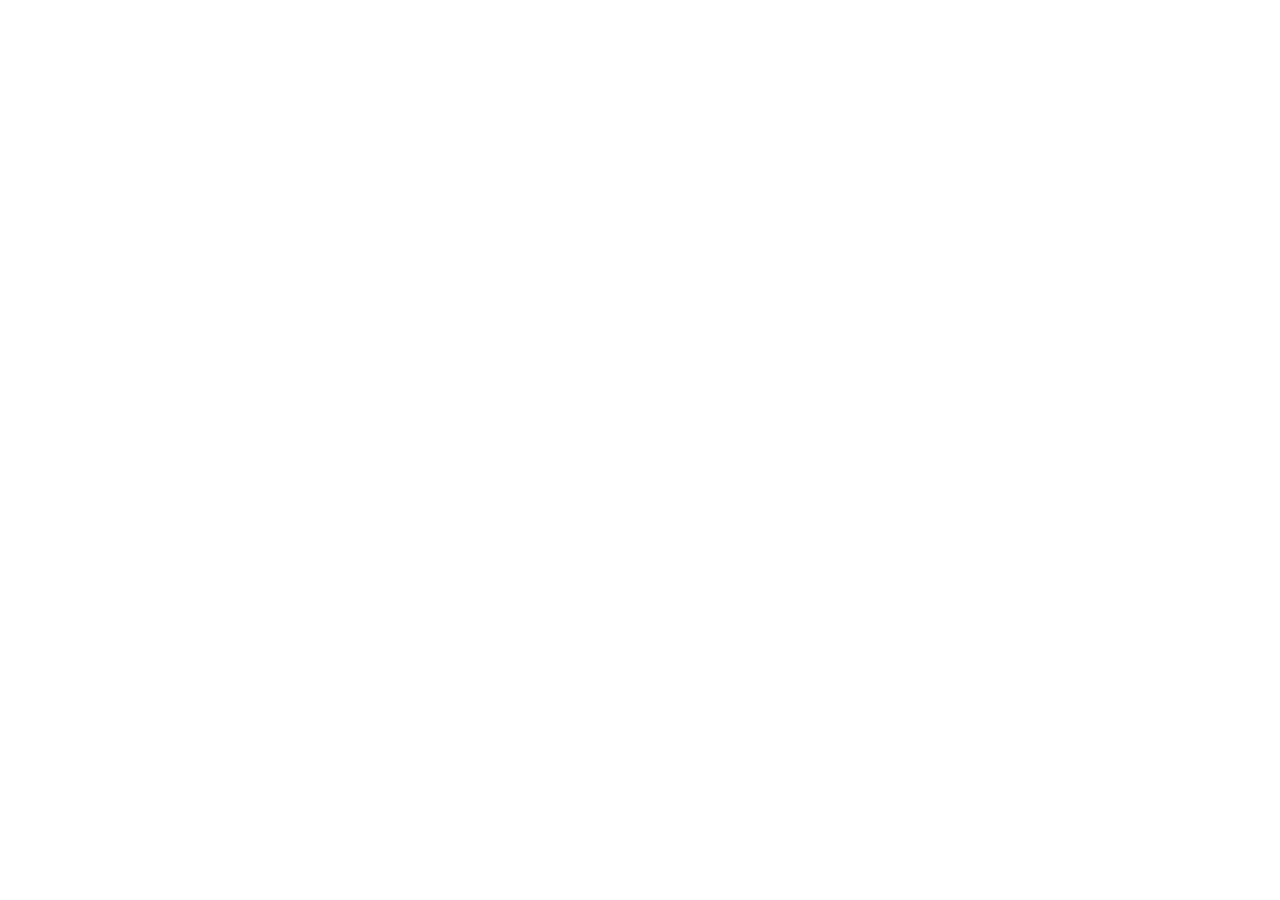
==== index.html @ 4eac7e9d "first commit" ====
<!DOCTYPE html>
<html lang="en">
<head>
    <meta charset="UTF-8">
    <meta name="viewport" content="width=device-width, initial-scale=1.0">
    <title>Document</title>
</head>
<body>
    <img src="L_appli_de_tes_rêves.svg" alt="" srcset="">
</body>
</html>
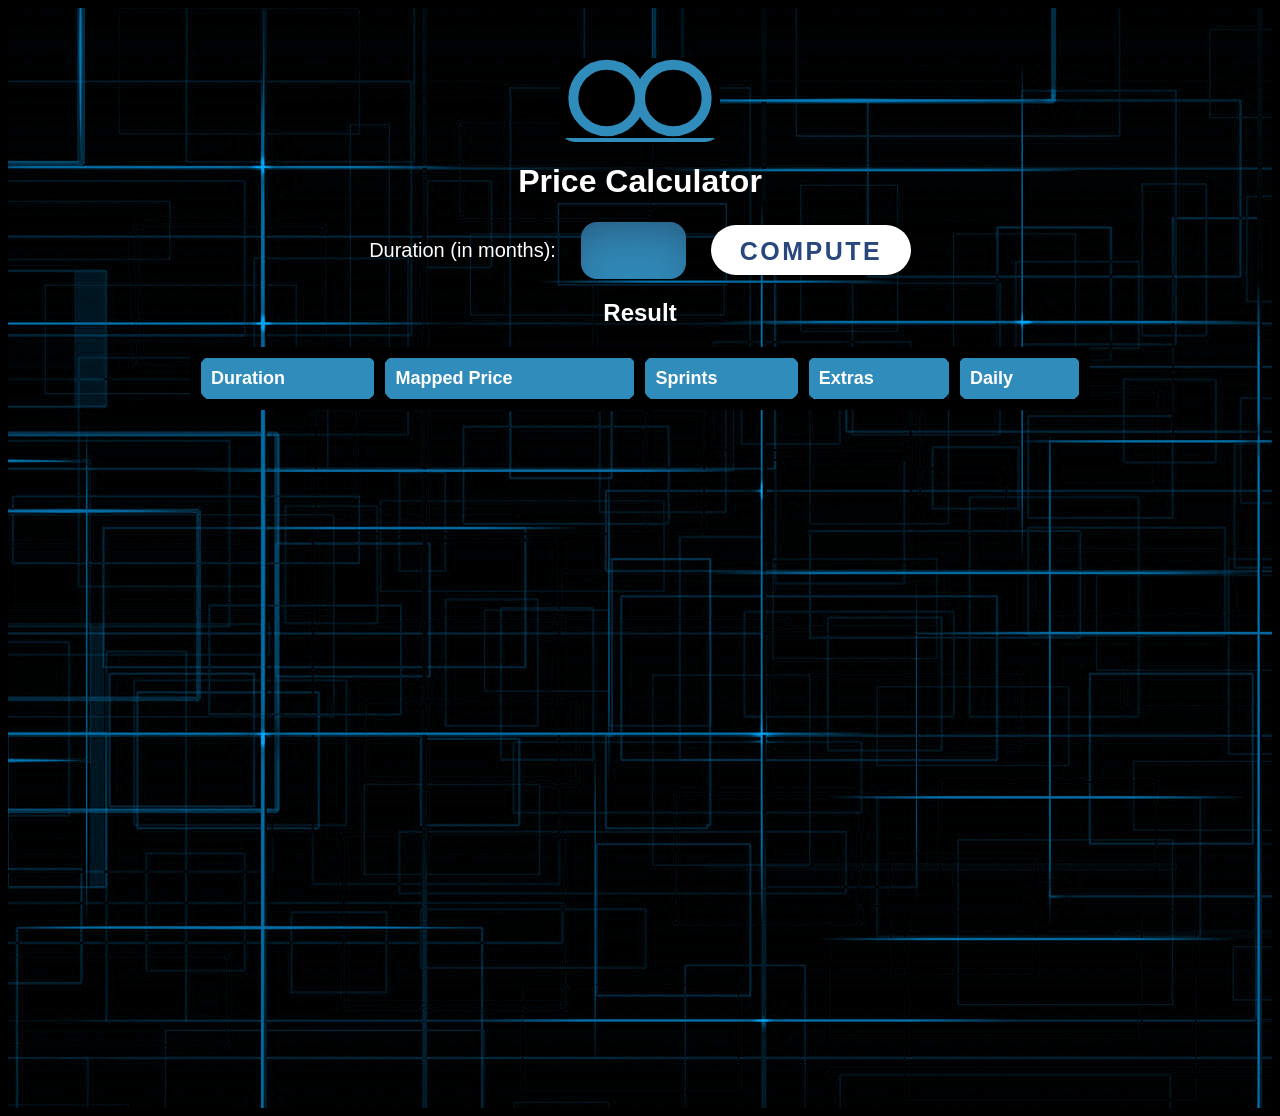
==== commit 65729e54: "Price Calculator" ====
--- a/index.html
+++ b/index.html
@@ -4,8 +4,34 @@
     <meta charset="UTF-8">
     <meta name="viewport" content="width=device-width, initial-scale=1.0">
     <title>Document</title>
+    <link rel="stylesheet" href="style.css">
 </head>
 <body>
-    <img src="L_appli_de_tes_rêves.svg" alt="" srcset="">
+    <div id="loader">
+        <svg height="80" width="160" viewBox="-20 -20 240 240">
+          <path class="ring left" d="M100,0 a100,100 0 0 1 0,200 a100,100 0 0 1 0,-200,0" fill="none" />
+          <path class="ring right" d="M100,0 a100,100 0 0 1 0,200 a100,100 0 0 1 0,-200,0" />
+        </svg>
+      </div>
+    <h1>Price Calculator</h1>
+
+    <form id="priceForm">
+        <label for="duration">Duration (in months):</label>
+        <input type="number" id="duration" required>
+        <button type="submit">Compute</button>
+    </form>
+
+    <h2>Result</h2>
+    <table id="resultTable">
+        <tr id="header">
+            <th>Duration</th>
+            <th>Mapped Price</th>
+            <th>Sprints</th>
+            <th>Extras</th>
+            <th>Daily</th>
+        </tr>
+    </table>
+<script src="script.js"></script>
 </body>
-</html>+</html>
+
--- a/style.css
+++ b/style.css
@@ -0,0 +1,154 @@
+* {
+    background-color:#000;
+    color:#fff
+  }
+  body {
+    background-image:url(blueback.jpg);
+    padding:50px;
+    height:1000px;
+    display:flex;
+    align-items:center;
+    flex-direction:column
+  }
+  h2 {
+    background:0 0
+  }
+  label {
+    font-size:20px;
+    text-align:right
+  }
+  .title {
+    font-family:Verdana;
+    font-size:15px
+  }
+  table {
+    border-collapse:collapse;
+    border:0;
+    font-family:Verdana;
+    color:#5c5558;
+    font-size:12px;
+    text-align:left;
+    background:0 0
+  }
+  * {
+    font-family:sans-serif;
+    color:#fff
+  }
+  tr {
+    border:none;
+    background:0 0;
+    border-radius:10px;
+    width:1000px
+  }
+  th {
+    background-color:#308cba
+  }
+  label {
+    background:0 0
+  }
+  .header {
+    display:flex;
+    justify-content:center;
+    background:0 0
+  }
+
+  #header {
+    margin:12px
+  }
+  button {
+    width:200px;
+    height:50px;
+    font-family:Roboto,sans-serif;
+    font-size:25px;
+    text-transform:uppercase;
+    letter-spacing:2.5px;
+    font-weight:700;
+    color:#28477c;
+    background-color:#fff;
+    border:none;
+    border-radius:45px;
+    box-shadow:0 8px 15px rgba(0,0,0,.1);
+    transition:all .3s ease 0s;
+    cursor:pointer;
+    outline:0;
+    padding:12px
+  }
+  button:hover {
+    background-color:#27e5cc;
+    box-shadow:0 15px 20px #041c24;
+    color:#fff;
+    transform:translateY(-7px)
+  }
+  .body {
+    display:flex;
+    flex-direction:column;
+    align-items:center
+  }
+  input {
+    width:70px;
+    height:37px;
+    border-radius:16px;
+    background-color:#308cba;
+    box-shadow:rgba(50,50,93,.25) 0 30px 60px -12px inset,rgba(0,0,0,.3) 0 18px 36px -18px inset;
+    border:none;
+    padding:10px;
+    padding-left:25px;
+    font-size:16px
+  }
+  table {
+    width:900px
+  }
+  th, td {
+    background-color:#308cba;
+    font-size:18px;
+    margin:10px;
+    padding:10px;
+    border-radius:10px;
+    border:11px solid #000;
+    border-radius:50px
+  }
+  td{
+    font-size: 12px;
+  }
+  #priceForm {
+    display:flex;
+    align-items:center;
+    gap:25px;
+    background:0 0
+  }
+  
+#loader{
+    background-color: #308cba;
+    border-radius: 15px;
+}
+h1{
+    background: none;
+}
+.ring {
+    fill: none;
+    stroke-dasharray: 720 180;
+    stroke-linecap: round;
+    stroke: #308cba;
+    stroke-width: 30px;
+    animation: progress 9s linear normal infinite;
+  }
+  .left {
+    transform: translate(100px, 0) rotate(90deg);
+  }
+  .right {
+    transform: translate(100px, 200px) rotate(-90deg);
+    animation-delay: 4.5s;
+    animation-direction: reverse;
+  }
+  
+  @keyframes progress {
+    0%,
+    10% {
+      stroke-dashoffset: 100;
+    }
+    90%,
+    100% {
+      stroke-dashoffset: -900;
+    }
+  }
+  
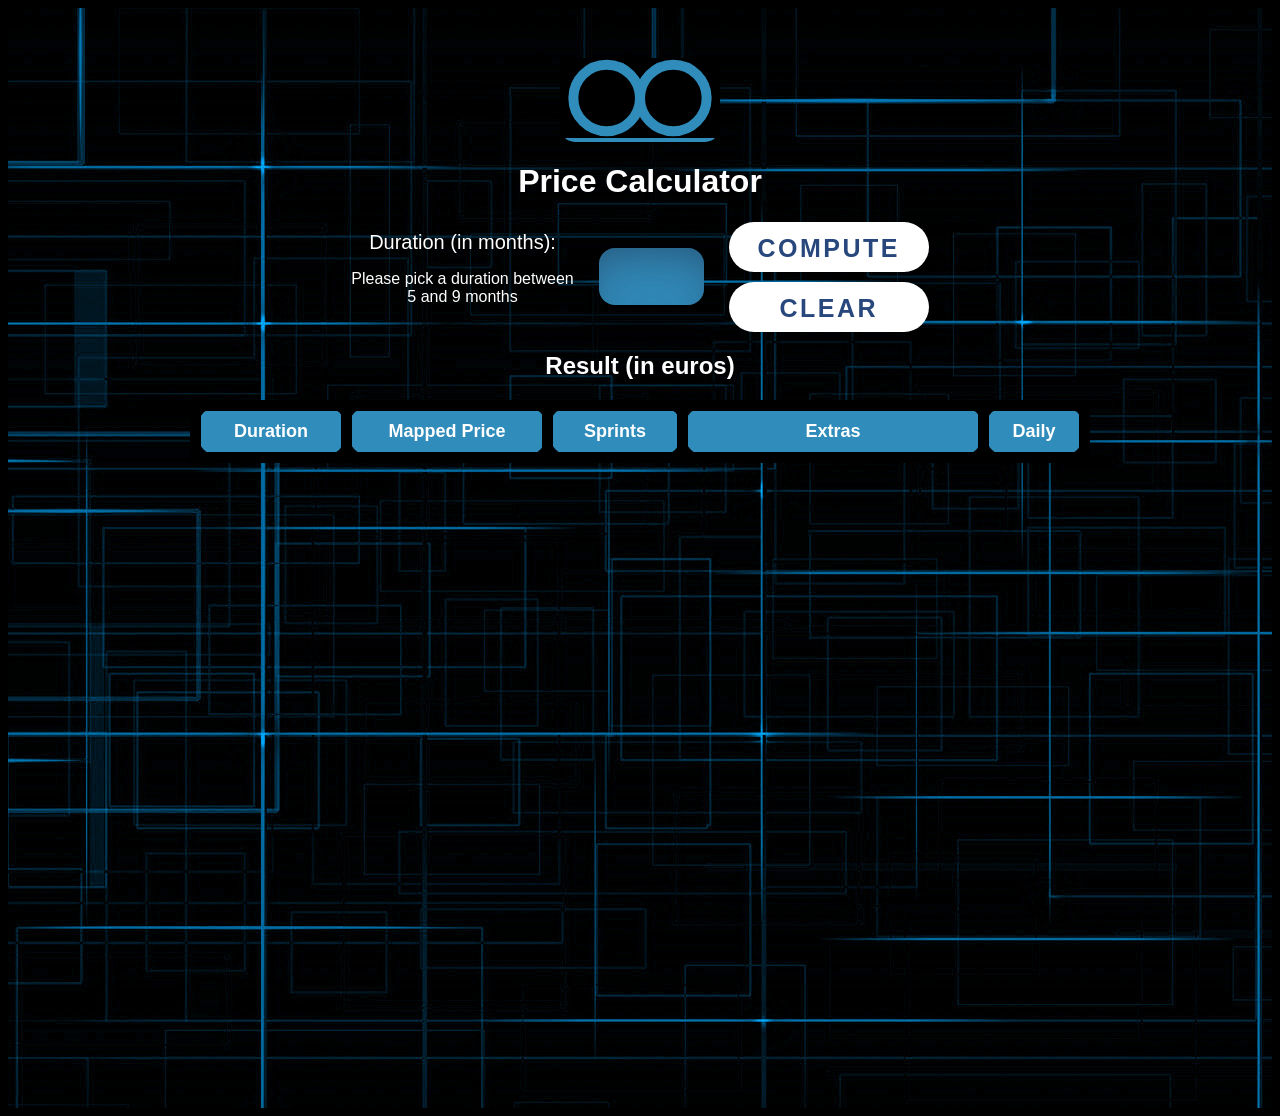
==== commit a9fc22c8: "Improved" ====
--- a/index.html
+++ b/index.html
@@ -16,19 +16,25 @@
     <h1>Price Calculator</h1>
 
     <form id="priceForm">
-        <label for="duration">Duration (in months):</label>
+<div class="explanation">
+    <label for="duration">Duration (in months):</label>
+    <p>Please pick a duration between <br> 5 and 9 months</p>
+</div>
         <input type="number" id="duration" required>
-        <button type="submit">Compute</button>
+        <div class="sub">
+            <button type="submit">Compute</button>
+            <button id='clear' type="clear">Clear</button>
+        </div>
     </form>
 
-    <h2>Result</h2>
+    <h2>Result (in euros)</h2>
     <table id="resultTable">
         <tr id="header">
-            <th>Duration</th>
-            <th>Mapped Price</th>
-            <th>Sprints</th>
-            <th>Extras</th>
-            <th>Daily</th>
+            <th style="width: 120px;" >Duration</th>
+            <th style="width: 170px;" >Mapped Price</th>
+            <th style="width: 270pxpx;" >Sprints</th>
+            <th style="width: 270px;" >Extras</th>
+            <th style="width: 70px;" >Daily</th>
         </tr>
     </table>
 <script src="script.js"></script>
--- a/style.css
+++ b/style.css
@@ -21,14 +21,20 @@
     font-family:Verdana;
     font-size:15px
   }
+  .explanation, .explanation > p{
+    background: none;
+    text-align: center;
+  }
   table {
     border-collapse:collapse;
-    border:0;
+    border:none;
+    border-radius: 10px;
     font-family:Verdana;
     color:#5c5558;
     font-size:12px;
     text-align:left;
-    background:0 0
+    background: none;
+
   }
   * {
     font-family:sans-serif;
@@ -103,9 +109,9 @@
     font-size:18px;
     margin:10px;
     padding:10px;
-    border-radius:10px;
     border:11px solid #000;
-    border-radius:50px
+    border-radius:50px;
+    text-align: center;
   }
   td{
     font-size: 12px;
@@ -140,6 +146,13 @@
     animation-delay: 4.5s;
     animation-direction: reverse;
   }
+  .sub{
+    display: flex;
+    flex-direction: column;
+    gap: 10px;
+    background: none;
+  }
+
   
   @keyframes progress {
     0%,
@@ -151,4 +164,15 @@
       stroke-dashoffset: -900;
     }
   }
-  +  @media screen and (max-width: 930px) {
+    table {
+      width: 70%;
+    }
+  }
+
+  @media screen and (max-width: 720px) {
+    table, button, p, h1, td, th, label {
+      font-size: 90%;
+      /* padding: 1%; */
+    }
+  }
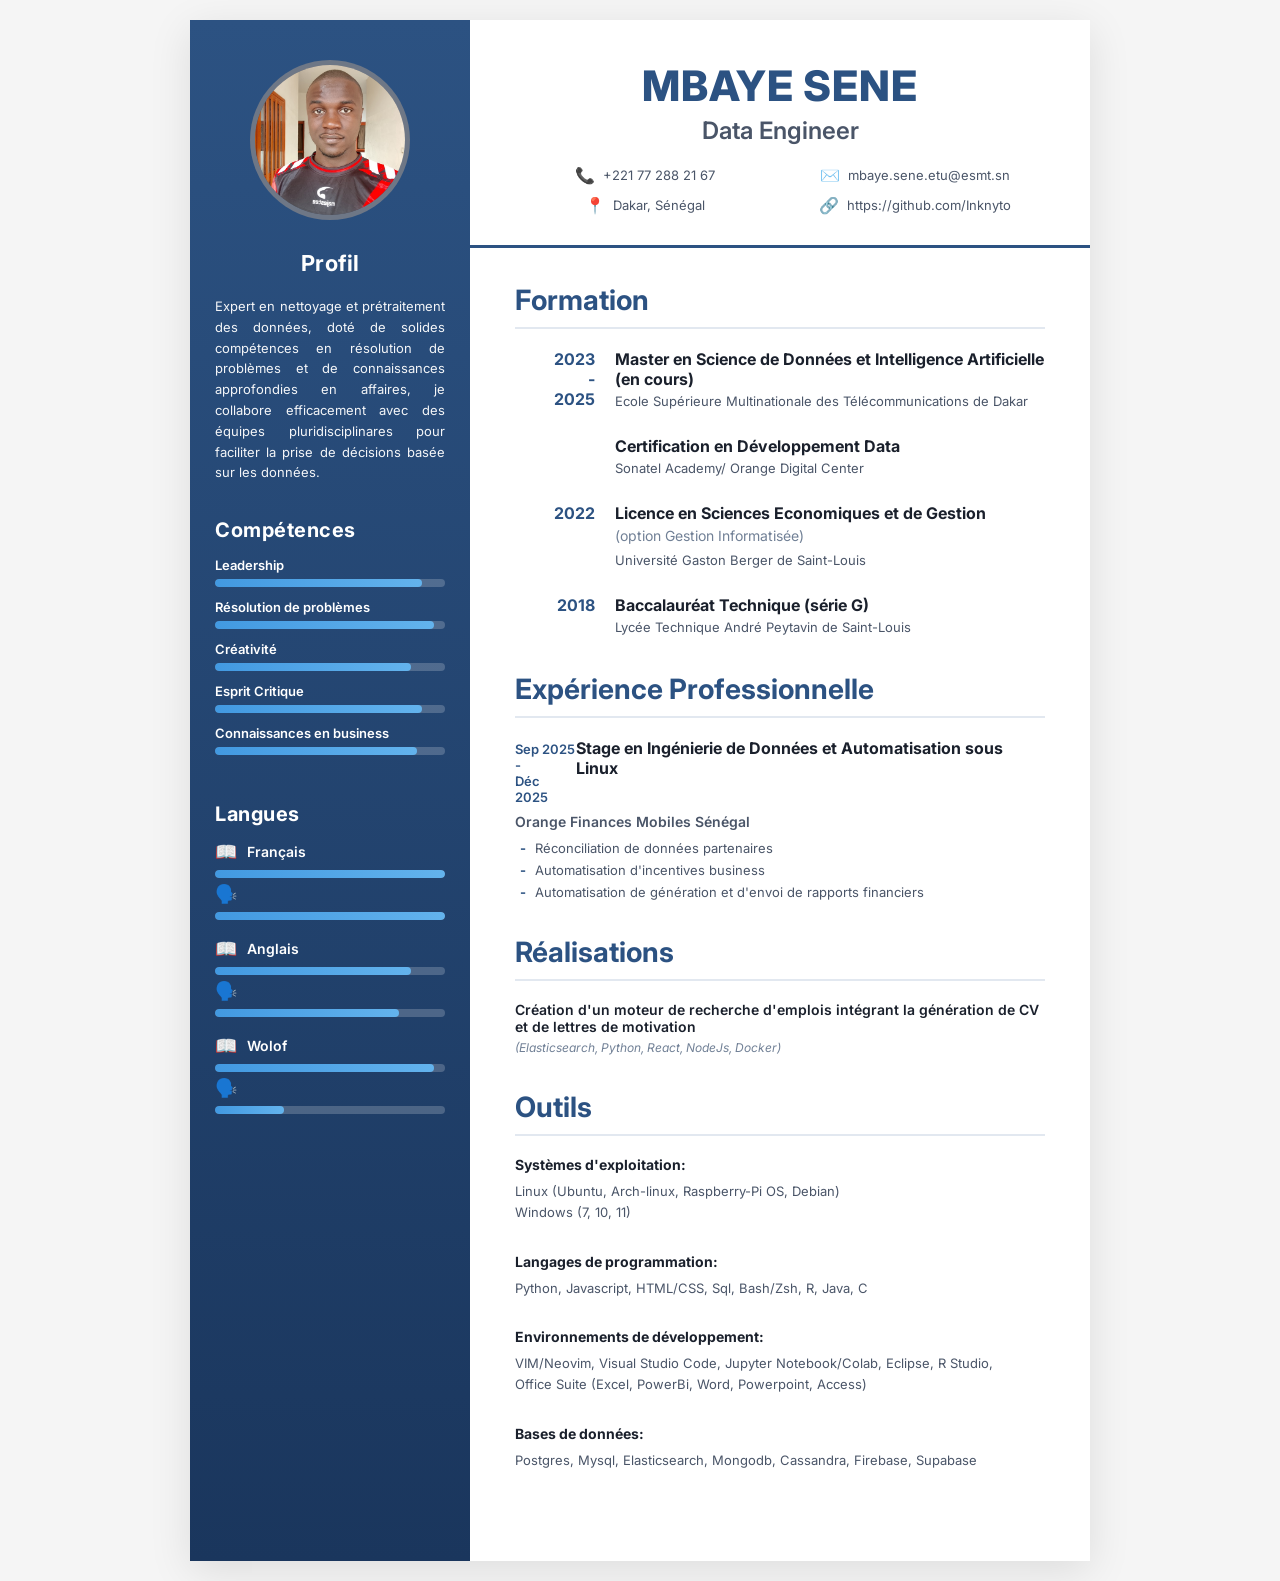
==== commit b78b7e15: "cleaned repo of heavy picture" ====
--- a/index.html
+++ b/index.html
@@ -1,43 +1,220 @@
+<!-- ~/Documents/git/Inknyto.github.io/index.html 19 Feb at 07:38:11 PM -->
+<!-- ~/Documents/mes_cv/Curriculum Vitae Data Engineer.html 07 Feb at 11:28:55 PM -->
 <!DOCTYPE html>
-<html lang="en">
+<html lang="fr">
 <head>
     <meta charset="UTF-8">
     <meta name="viewport" content="width=device-width, initial-scale=1.0">
-    <title>Document</title>
+    <title>CV - Mbaye Sene - Data Engineer</title>
+    <link href="https://fonts.googleapis.com/css2?family=Inter:wght@400;600;700;800&display=swap" rel="stylesheet">
     <link rel="stylesheet" href="style.css">
 </head>
 <body>
-    <div id="loader">
-        <svg height="80" width="160" viewBox="-20 -20 240 240">
-          <path class="ring left" d="M100,0 a100,100 0 0 1 0,200 a100,100 0 0 1 0,-200,0" fill="none" />
-          <path class="ring right" d="M100,0 a100,100 0 0 1 0,200 a100,100 0 0 1 0,-200,0" />
-        </svg>
-      </div>
-    <h1>Price Calculator</h1>
-
-    <form id="priceForm">
-<div class="explanation">
-    <label for="duration">Duration (in months):</label>
-    <p>Please pick a duration between <br> 5 and 9 months</p>
-</div>
-        <input type="number" id="duration" required>
-        <div class="sub">
-            <button type="submit">Compute</button>
-            <button id='clear' type="clear">Clear</button>
+    <div class="resume-container">
+        <!-- Header -->
+        <div class="header">
+            <h1>MBAYE SENE</h1>
+            <div class="title">Data Engineer</div>
+            <div class="contact-info">
+                <div class="contact-item">
+                    <span class="contact-icon">📞</span>
+                    <span>+221 77 288 21 67</span>
+                </div>
+                <div class="contact-item">
+                    <span class="contact-icon">✉️</span>
+                    <span>mbaye.sene.etu@esmt.sn</span>
+                </div>
+                <div class="contact-item">
+                    <span class="contact-icon">📍</span>
+                    <span>Dakar, Sénégal</span>
+                </div>
+                <div class="contact-item">
+                    <span class="contact-icon">🔗</span>
+                    <span>https://github.com/Inknyto</span>
+                </div>
+            </div>
         </div>
-    </form>
-
-    <h2>Result (in euros)</h2>
-    <table id="resultTable">
-        <tr id="header">
-            <th style="width: 120px;" >Duration</th>
-            <th style="width: 170px;" >Mapped Price</th>
-            <th style="width: 270pxpx;" >Sprints</th>
-            <th style="width: 270px;" >Extras</th>
-            <th style="width: 70px;" >Daily</th>
-        </tr>
-    </table>
-<script src="script.js"></script>
+
+        <!-- Left Sidebar -->
+        <div class="sidebar">
+            <div class="profile-image">
+                <!-- Profile image placeholder - replace with actual image -->
+                <!-- <img src="data:image/svg+xml,%3Csvg xmlns='http://www.w3.org/2000/svg' width='160' height='160'%3E%3Crect fill='%234a5568' width='160' height='160'/%3E%3Ctext x='50%25' y='50%25' text-anchor='middle' dy='.3em' fill='white' font-size='48' font-family='Arial'%3EMS%3C/text%3E%3C/svg%3E" alt="Mbaye Sene">-->
+                <img src="./resume_photo.jpg" alt="Mbaye Sene">
+            </div>
+
+            <h2>Profil</h2>
+            <p class="profile-text">
+                Expert en nettoyage et prétraitement des données, doté de solides compétences en résolution de problèmes et de connaissances approfondies en affaires, je collabore efficacement avec des équipes pluridisciplinares pour faciliter la prise de décisions basée sur les données.
+            </p>
+
+            <div class="section">
+                <h3>Compétences</h3>
+                <div class="skill-item">
+                    <span class="skill-label">Leadership</span>
+                    <div class="skill-bar">
+                        <div class="skill-fill" style="width: 90%;"></div>
+                    </div>
+                </div>
+                <div class="skill-item">
+                    <span class="skill-label">Résolution de problèmes</span>
+                    <div class="skill-bar">
+                        <div class="skill-fill" style="width: 95%;"></div>
+                    </div>
+                </div>
+                <div class="skill-item">
+                    <span class="skill-label">Créativité</span>
+                    <div class="skill-bar">
+                        <div class="skill-fill" style="width: 85%;"></div>
+                    </div>
+                </div>
+                <div class="skill-item">
+                    <span class="skill-label">Esprit Critique</span>
+                    <div class="skill-bar">
+                        <div class="skill-fill" style="width: 90%;"></div>
+                    </div>
+                </div>
+                <div class="skill-item">
+                    <span class="skill-label">Connaissances en business</span>
+                    <div class="skill-bar">
+                        <div class="skill-fill" style="width: 88%;"></div>
+                    </div>
+                </div>
+            </div>
+
+            <div class="section">
+                <h3>Langues</h3>
+                <div class="language-item">
+                    <div class="language-header">
+                        <span class="language-icon">📖</span>
+                        <span class="language-name">Français</span>
+                    </div>
+                    <div class="skill-bar">
+                        <div class="skill-fill" style="width: 100%;"></div>
+                    </div>
+                    <div class="language-header" style="margin-top: 5px;">
+                        <span class="language-icon">🗣️</span>
+                    </div>
+                    <div class="skill-bar">
+                        <div class="skill-fill" style="width: 100%;"></div>
+                    </div>
+                </div>
+
+                <div class="language-item">
+                    <div class="language-header">
+                        <span class="language-icon">📖</span>
+                        <span class="language-name">Anglais</span>
+                    </div>
+                    <div class="skill-bar">
+                        <div class="skill-fill" style="width: 85%;"></div>
+                    </div>
+                    <div class="language-header" style="margin-top: 5px;">
+                        <span class="language-icon">🗣️</span>
+                    </div>
+                    <div class="skill-bar">
+                        <div class="skill-fill" style="width: 80%;"></div>
+                    </div>
+                </div>
+
+                <div class="language-item">
+                    <div class="language-header">
+                        <span class="language-icon">📖</span>
+                        <span class="language-name">Wolof</span>
+                    </div>
+                    <div class="skill-bar">
+                        <div class="skill-fill" style="width: 95%;"></div>
+                    </div>
+                    <div class="language-header" style="margin-top: 5px;">
+                        <span class="language-icon">🗣️</span>
+                    </div>
+                    <div class="skill-bar">
+                        <div class="skill-fill" style="width: 30%;"></div>
+                    </div>
+                </div>
+            </div>
+        </div>
+
+        <!-- Main Content -->
+        <div class="main-content">
+            <div class="main-section">
+                <h2>Formation</h2>
+                <div class="timeline-item">
+                    <div class="timeline-year">2023<br>-<br>2025</div>
+                    <div class="timeline-content">
+                        <h3>Master en Science de Données et Intelligence Artificielle (en cours)</h3>
+                        <div class="institution">Ecole Supérieure Multinationale des Télécommunications de Dakar</div>
+                    </div>
+                </div>
+                <div class="timeline-item">
+                    <div class="timeline-year"></div>
+                    <div class="timeline-content">
+                        <h3>Certification en Développement Data</h3>
+                        <div class="institution">Sonatel Academy/ Orange Digital Center</div>
+                    </div>
+                </div>
+                <div class="timeline-item">
+                    <div class="timeline-year">2022</div>
+                    <div class="timeline-content">
+                        <h3>Licence en Sciences Economiques et de Gestion</h3>
+                        <div class="subtitle">(option Gestion Informatisée)</div>
+                        <div class="institution">Université Gaston Berger de Saint-Louis</div>
+                    </div>
+                </div>
+                <div class="timeline-item">
+                    <div class="timeline-year">2018</div>
+                    <div class="timeline-content">
+                        <h3>Baccalauréat Technique (série G)</h3>
+                        <div class="institution">Lycée Technique André Peytavin de Saint-Louis</div>
+                    </div>
+                </div>
+            </div>
+
+            <div class="main-section">
+                <h2>Expérience Professionnelle</h2>
+                <div class="experience-item">
+                    <div class="experience-header">
+                        <div class="experience-date">Sep 2025<br>-<br>Déc 2025</div>
+                        <div class="experience-title">Stage en Ingénierie de Données et Automatisation sous Linux</div>
+                    </div>
+                    <div class="experience-company">Orange Finances Mobiles Sénégal</div>
+                    <ul>
+                        <li>Réconciliation de données partenaires</li>
+                        <li>Automatisation d'incentives business</li>
+                        <li>Automatisation de génération et d'envoi de rapports financiers</li>
+                    </ul>
+                </div>
+            </div>
+
+            <div class="main-section">
+                <h2>Réalisations</h2>
+                <div class="project-item">
+                    <div class="project-title">Création d'un moteur de recherche d'emplois intégrant la génération de CV et de lettres de motivation</div>
+                    <div class="project-tech">(Elasticsearch, Python, React, NodeJs, Docker)</div>
+                </div>
+            </div>
+
+            <div class="main-section">
+                <h2>Outils</h2>
+                <div class="tools-grid">
+                    <div class="tools-category">
+                        <h4>Systèmes d'exploitation:</h4>
+                        <div class="tools-list">Linux (Ubuntu, Arch-linux, Raspberry-Pi OS, Debian)<br>Windows (7, 10, 11)</div>
+                    </div>
+                    <div class="tools-category">
+                        <h4>Langages de programmation:</h4>
+                        <div class="tools-list">Python, Javascript, HTML/CSS, Sql, Bash/Zsh, R, Java, C</div>
+                    </div>
+                    <div class="tools-category">
+                        <h4>Environnements de développement:</h4>
+                        <div class="tools-list">VIM/Neovim, Visual Studio Code, Jupyter Notebook/Colab, Eclipse, R Studio,<br>Office Suite (Excel, PowerBi, Word, Powerpoint, Access)</div>
+                    </div>
+                    <div class="tools-category">
+                        <h4>Bases de données:</h4>
+                        <div class="tools-list">Postgres, Mysql, Elasticsearch, Mongodb, Cassandra, Firebase, Supabase</div>
+                    </div>
+                </div>
+            </div>
+        </div>
+    </div>
 </body>
 </html>
-
--- a/style.css
+++ b/style.css
@@ -1,178 +1,387 @@
 * {
-    background-color:#000;
-    color:#fff
-  }
-  body {
-    background-image:url(blueback.jpg);
-    padding:50px;
-    height:1000px;
-    display:flex;
-    align-items:center;
-    flex-direction:column
-  }
-  h2 {
-    background:0 0
-  }
-  label {
-    font-size:20px;
-    text-align:right
-  }
-  .title {
-    font-family:Verdana;
-    font-size:15px
-  }
-  .explanation, .explanation > p{
-    background: none;
+    margin: 0;
+    padding: 0;
+    box-sizing: border-box;
+}
+
+body {
+    font-family: 'Inter', sans-serif;
+    background: #f5f5f5;
+    display: flex;
+    justify-content: center;
+    align-items: center;
+    min-height: 100vh;
+    padding: 20px;
+}
+
+.resume-container {
+    width: 100%;
+    max-width: 900px;
+    background: white;
+    box-shadow: 0 10px 40px rgba(0, 0, 0, 0.1);
+    display: grid;
+    grid-template-columns: 280px 1fr;
+    grid-template-areas: 
+        "sidebar header"
+        "sidebar main";
+    min-height: 1200px;
+}
+
+/* Header - Moved to top level for better control */
+.header {
+    grid-area: header;
     text-align: center;
-  }
-  table {
-    border-collapse:collapse;
-    border:none;
-    border-radius: 10px;
-    font-family:Verdana;
-    color:#5c5558;
-    font-size:12px;
-    text-align:left;
-    background: none;
-
-  }
-  * {
-    font-family:sans-serif;
-    color:#fff
-  }
-  tr {
-    border:none;
-    background:0 0;
-    border-radius:10px;
-    width:1000px
-  }
-  th {
-    background-color:#308cba
-  }
-  label {
-    background:0 0
-  }
-  .header {
-    display:flex;
-    justify-content:center;
-    background:0 0
-  }
-
-  #header {
-    margin:12px
-  }
-  button {
-    width:200px;
-    height:50px;
-    font-family:Roboto,sans-serif;
-    font-size:25px;
-    text-transform:uppercase;
-    letter-spacing:2.5px;
-    font-weight:700;
-    color:#28477c;
-    background-color:#fff;
-    border:none;
-    border-radius:45px;
-    box-shadow:0 8px 15px rgba(0,0,0,.1);
-    transition:all .3s ease 0s;
-    cursor:pointer;
-    outline:0;
-    padding:12px
-  }
-  button:hover {
-    background-color:#27e5cc;
-    box-shadow:0 15px 20px #041c24;
-    color:#fff;
-    transform:translateY(-7px)
-  }
-  .body {
-    display:flex;
-    flex-direction:column;
-    align-items:center
-  }
-  input {
-    width:70px;
-    height:37px;
-    border-radius:16px;
-    background-color:#308cba;
-    box-shadow:rgba(50,50,93,.25) 0 30px 60px -12px inset,rgba(0,0,0,.3) 0 18px 36px -18px inset;
-    border:none;
-    padding:10px;
-    padding-left:25px;
-    font-size:16px
-  }
-  table {
-    width:900px
-  }
-  th, td {
-    background-color:#308cba;
-    font-size:18px;
-    margin:10px;
-    padding:10px;
-    border:11px solid #000;
-    border-radius:50px;
+    padding: 40px 45px 30px;
+    border-bottom: 3px solid #2c5282;
+    background: white;
+}
+
+.header h1 {
+    font-size: 42px;
+    font-weight: 800;
+    color: #2c5282;
+    margin-bottom: 5px;
+    letter-spacing: 1px;
+}
+
+.header .title {
+    font-size: 24px;
+    font-weight: 600;
+    color: #4a5568;
+    margin-bottom: 20px;
+}
+
+.contact-info {
+    display: grid;
+    grid-template-columns: repeat(2, 1fr);
+    gap: 10px; 
+    justify-items: center;
+    align-items: center;
+    font-size: 13px;
+    color: #4a5568;
+}
+
+.contact-item {
+    display: flex;
+    align-items: center;
+    gap: 8px;
+}
+
+.contact-icon {
+    font-size: 16px;
+    color: #2c5282;
+}
+
+/* Left Sidebar */
+.sidebar {
+    grid-area: sidebar;
+    background: linear-gradient(180deg, #2c5282 0%, #1a365d 100%);
+    color: white;
+    padding: 40px 25px;
+    display: flex;
+    flex-direction: column;
+}
+
+.profile-image {
+    width: 160px;
+    height: 160px;
+    border-radius: 50%;
+    margin: 0 auto 30px;
+    overflow: hidden;
+    border: 5px solid rgba(255, 255, 255, 0.2);
+    background: #4a5568;
+}
+
+.profile-image img {
+    width: 100%;
+    height: 100%;
+    object-fit: cover;
+}
+
+.sidebar h2 {
+    font-size: 22px;
+    font-weight: 700;
+    margin-bottom: 20px;
     text-align: center;
-  }
-  td{
+    letter-spacing: 0.5px;
+}
+
+.profile-text {
+    font-size: 13px;
+    line-height: 1.6;
+    margin-bottom: 35px;
+    text-align: justify;
+    opacity: 0.95;
+}
+
+.section {
+    margin-bottom: 35px;
+}
+
+.section h3 {
+    font-size: 20px;
+    font-weight: 700;
+    margin-bottom: 15px;
+    letter-spacing: 0.5px;
+}
+
+.skill-item {
+    margin-bottom: 12px;
+}
+
+.skill-label {
+    font-size: 13px;
+    font-weight: 600;
+    margin-bottom: 6px;
+    display: block;
+}
+
+.skill-bar {
+    width: 100%;
+    height: 8px;
+    background: rgba(255, 255, 255, 0.2);
+    border-radius: 4px;
+    overflow: hidden;
+}
+
+.skill-fill {
+    height: 100%;
+    background: linear-gradient(90deg, #4299e1 0%, #63b3ed 100%);
+    border-radius: 4px;
+}
+
+.language-item {
+    margin-bottom: 18px;
+}
+
+.language-header {
+    display: flex;
+    align-items: center;
+    gap: 10px;
+    margin-bottom: 8px;
+}
+
+.language-icon {
+    font-size: 18px;
+}
+
+.language-name {
+    font-size: 14px;
+    font-weight: 600;
+}
+
+/* Main Content */
+.main-content {
+    grid-area: main;
+    padding: 0 45px 40px;
+    background: white;
+}
+
+.main-section {
+    margin-top: 35px;
+    margin-bottom: 35px;
+}
+
+.main-section h2 {
+    font-size: 28px;
+    font-weight: 700;
+    color: #2c5282;
+    margin-bottom: 20px;
+    border-bottom: 2px solid #e2e8f0;
+    padding-bottom: 10px;
+}
+
+.timeline-item {
+    margin-bottom: 25px;
+    display: grid;
+    grid-template-columns: 80px 1fr;
+    gap: 20px;
+}
+
+.timeline-year {
+    font-size: 16px;
+    font-weight: 700;
+    color: #2c5282;
+    text-align: right;
+}
+
+.timeline-content h3 {
+    font-size: 16px;
+    font-weight: 700;
+    color: #1a202c;
+    margin-bottom: 4px;
+}
+
+.timeline-content .institution {
+    font-size: 13px;
+    color: #4a5568;
+    margin-bottom: 2px;
+}
+
+.timeline-content .subtitle {
+    font-size: 14px;
+    color: #718096;
+    margin-bottom: 8px;
+}
+
+.experience-item {
+    margin-bottom: 25px;
+}
+
+.experience-header {
+    display: flex;
+    justify-content: space-between;
+    align-items: baseline;
+    margin-bottom: 8px;
+}
+
+.experience-title {
+    font-size: 16px;
+    font-weight: 700;
+    color: #1a202c;
+}
+
+.experience-date {
+    font-size: 13px;
+    font-weight: 600;
+    color: #2c5282;
+}
+
+.experience-company {
+    font-size: 14px;
+    color: #4a5568;
+    margin-bottom: 10px;
+    font-weight: 600;
+}
+
+.experience-item ul {
+    list-style: none;
+    padding-left: 0;
+}
+
+.experience-item li {
+    font-size: 13px;
+    color: #4a5568;
+    margin-bottom: 6px;
+    padding-left: 20px;
+    position: relative;
+}
+
+.experience-item li:before {
+    content: "-";
+    position: absolute;
+    left: 5px;
+    color: #2c5282;
+    font-weight: 700;
+}
+
+.project-item {
+    margin-bottom: 15px;
+}
+
+.project-title {
+    font-size: 14px;
+    font-weight: 600;
+    color: #1a202c;
+    margin-bottom: 5px;
+}
+
+.project-tech {
     font-size: 12px;
-  }
-  #priceForm {
-    display:flex;
-    align-items:center;
-    gap:25px;
-    background:0 0
-  }
-  
-#loader{
-    background-color: #308cba;
-    border-radius: 15px;
-}
-h1{
-    background: none;
-}
-.ring {
-    fill: none;
-    stroke-dasharray: 720 180;
-    stroke-linecap: round;
-    stroke: #308cba;
-    stroke-width: 30px;
-    animation: progress 9s linear normal infinite;
-  }
-  .left {
-    transform: translate(100px, 0) rotate(90deg);
-  }
-  .right {
-    transform: translate(100px, 200px) rotate(-90deg);
-    animation-delay: 4.5s;
-    animation-direction: reverse;
-  }
-  .sub{
-    display: flex;
-    flex-direction: column;
-    gap: 10px;
-    background: none;
-  }
-
-  
-  @keyframes progress {
-    0%,
-    10% {
-      stroke-dashoffset: 100;
-    }
-    90%,
-    100% {
-      stroke-dashoffset: -900;
-    }
-  }
-  @media screen and (max-width: 930px) {
-    table {
-      width: 70%;
-    }
-  }
-
-  @media screen and (max-width: 720px) {
-    table, button, p, h1, td, th, label {
-      font-size: 90%;
-      /* padding: 1%; */
-    }
-  }+    color: #718096;
+    font-style: italic;
+}
+
+.tools-grid {
+    display: grid;
+    gap: 15px;
+}
+
+.tools-category {
+    margin-bottom: 15px;
+}
+
+.tools-category h4 {
+    font-size: 14px;
+    font-weight: 700;
+    color: #1a202c;
+    margin-bottom: 8px;
+}
+
+.tools-list {
+    font-size: 13px;
+    color: #4a5568;
+    line-height: 1.6;
+}
+
+/* Mobile Responsiveness */
+@media screen and (max-width: 768px) {
+    body {
+        padding: 0;
+    }
+
+    .resume-container {
+        grid-template-columns: 1fr;
+        grid-template-areas: 
+            "header"
+            "sidebar"
+            "main";
+        min-height: auto;
+    }
+
+    .header {
+        padding: 30px 20px;
+    }
+
+    .header h1 {
+        font-size: 32px;
+    }
+
+    .header .title {
+        font-size: 20px;
+    }
+
+    .contact-info {
+        grid-template-columns: 1fr;
+        justify-items: start;
+        padding-left: 20px;
+    }
+
+    .sidebar {
+        padding: 30px 20px;
+    }
+
+    .main-content {
+        padding: 0 20px 30px;
+    }
+
+    .timeline-item {
+        grid-template-columns: 1fr;
+        gap: 5px;
+    }
+
+    .timeline-year {
+        text-align: left;
+        font-size: 14px;
+    }
+
+    .experience-header {
+        flex-direction: column;
+        gap: 5px;
+    }
+
+    .main-section h2 {
+        font-size: 24px;
+    }
+}
+
+@media print {
+    body {
+        background: white;
+        padding: 0;
+    }
+    .resume-container {
+        box-shadow: none;
+        max-width: 100%;
+    }
+}
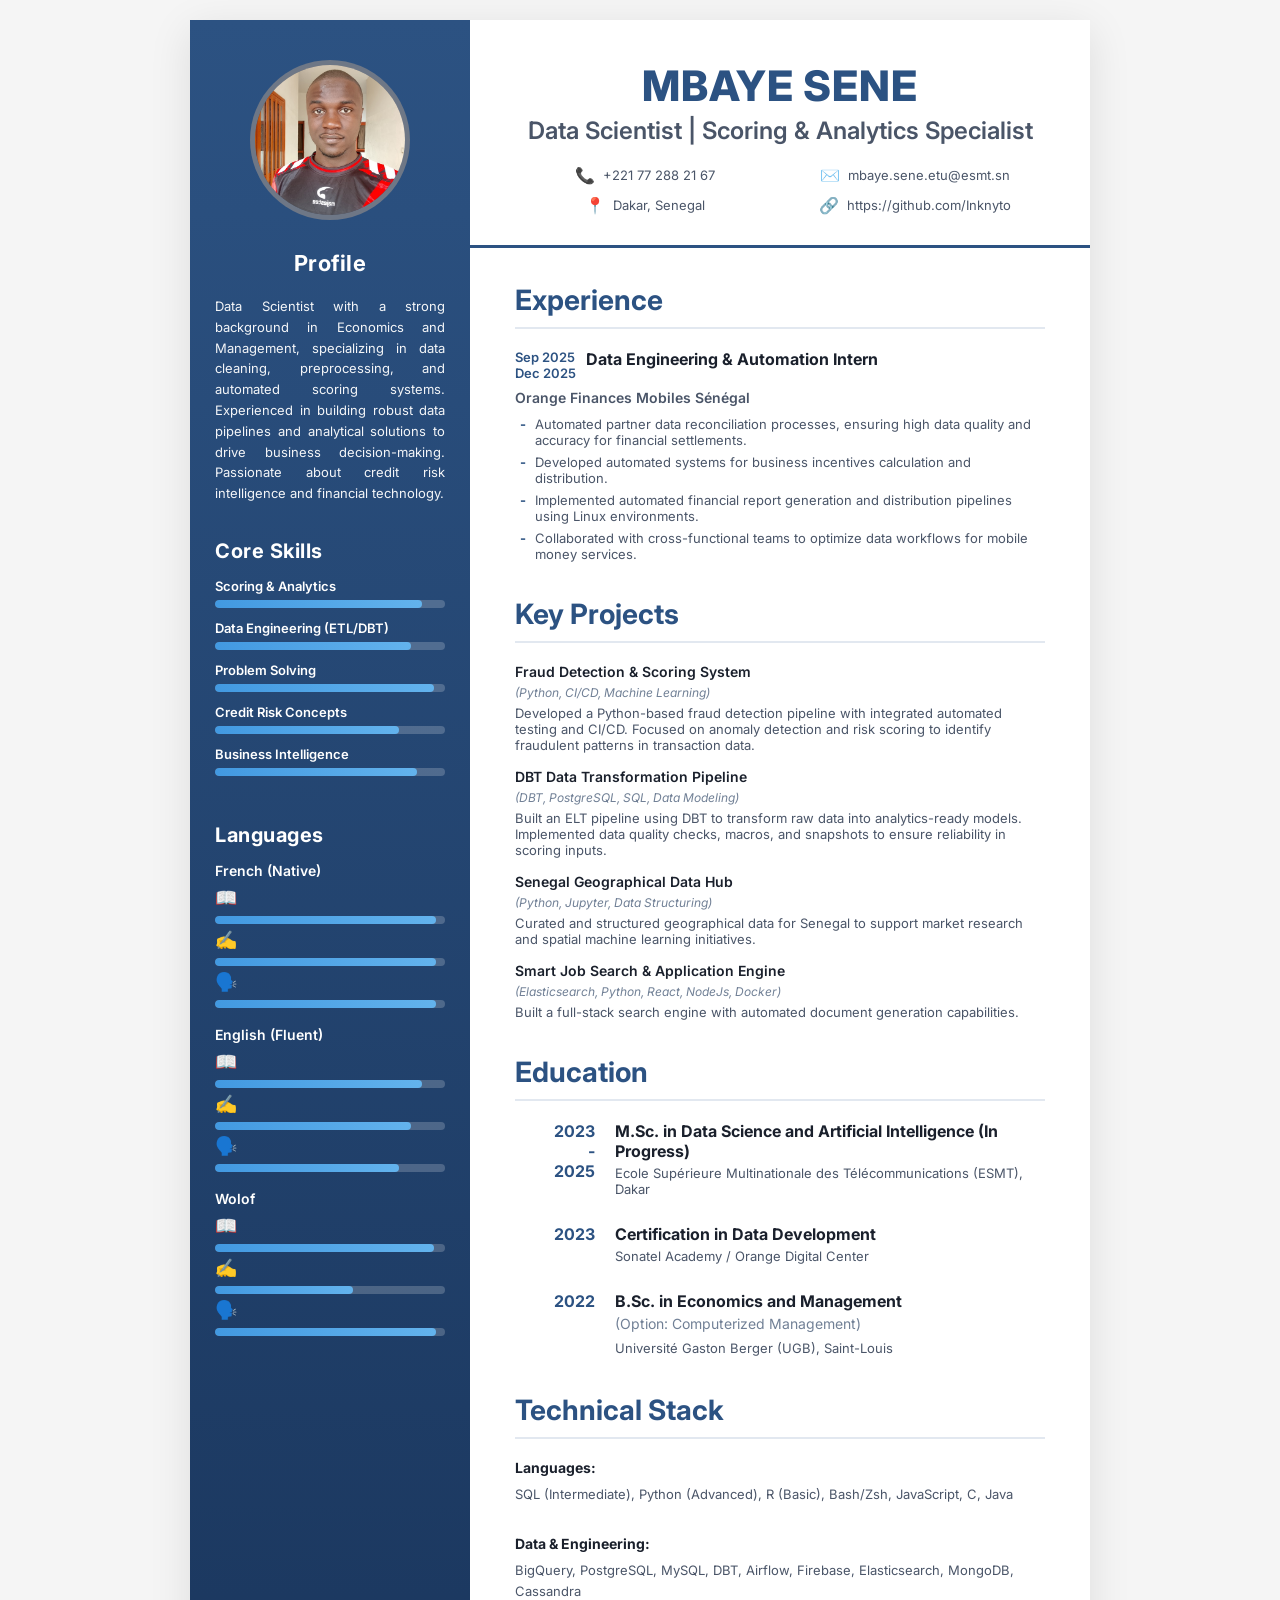
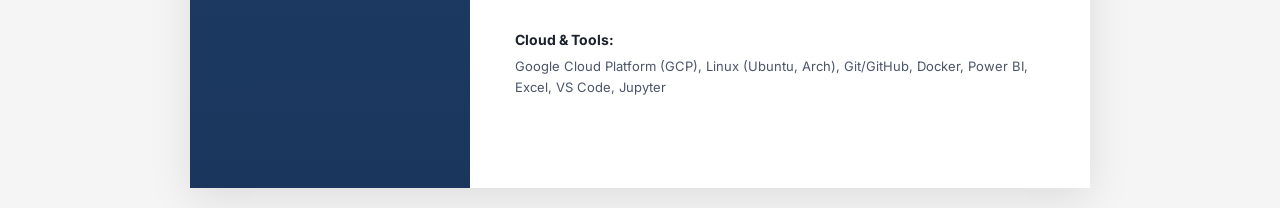
==== commit 591c002b: "updated to Data scientist and scoring resume" ====
--- a/index.html
+++ b/index.html
@@ -1,11 +1,11 @@
-<!-- ~/Documents/git/Inknyto.github.io/index.html 19 Feb at 07:38:11 PM -->
-<!-- ~/Documents/mes_cv/Curriculum Vitae Data Engineer.html 07 Feb at 11:28:55 PM -->
+<!-- ~/Documents/candidature_gabar/cv_data_scientist/inknyto.github.io/index.html 20 Feb at 11:28:01 AM -->
+<!-- ~/Documents/git/Inknyto.github.io/index.html 20 Feb 2026 -->
 <!DOCTYPE html>
-<html lang="fr">
+<html lang="en">
 <head>
     <meta charset="UTF-8">
     <meta name="viewport" content="width=device-width, initial-scale=1.0">
-    <title>CV - Mbaye Sene - Data Engineer</title>
+    <title>CV - Mbaye Sene - Data Scientist</title>
     <link href="https://fonts.googleapis.com/css2?family=Inter:wght@400;600;700;800&display=swap" rel="stylesheet">
     <link rel="stylesheet" href="style.css">
 </head>
@@ -14,7 +14,7 @@
         <!-- Header -->
         <div class="header">
             <h1>MBAYE SENE</h1>
-            <div class="title">Data Engineer</div>
+            <div class="title">Data Scientist | Scoring & Analytics Specialist</div>
             <div class="contact-info">
                 <div class="contact-item">
                     <span class="contact-icon">📞</span>
@@ -26,7 +26,7 @@
                 </div>
                 <div class="contact-item">
                     <span class="contact-icon">📍</span>
-                    <span>Dakar, Sénégal</span>
+                    <span>Dakar, Senegal</span>
                 </div>
                 <div class="contact-item">
                     <span class="contact-icon">🔗</span>
@@ -38,44 +38,42 @@
         <!-- Left Sidebar -->
         <div class="sidebar">
             <div class="profile-image">
-                <!-- Profile image placeholder - replace with actual image -->
-                <!-- <img src="data:image/svg+xml,%3Csvg xmlns='http://www.w3.org/2000/svg' width='160' height='160'%3E%3Crect fill='%234a5568' width='160' height='160'/%3E%3Ctext x='50%25' y='50%25' text-anchor='middle' dy='.3em' fill='white' font-size='48' font-family='Arial'%3EMS%3C/text%3E%3C/svg%3E" alt="Mbaye Sene">-->
-                <img src="./resume_photo.jpg" alt="Mbaye Sene">
-            </div>
-
-            <h2>Profil</h2>
+                <img src="resume_photo.jpg" alt="Mbaye Sene">
+            </div>
+
+            <h2>Profile</h2>
             <p class="profile-text">
-                Expert en nettoyage et prétraitement des données, doté de solides compétences en résolution de problèmes et de connaissances approfondies en affaires, je collabore efficacement avec des équipes pluridisciplinares pour faciliter la prise de décisions basée sur les données.
+                Data Scientist with a strong background in Economics and Management, specializing in data cleaning, preprocessing, and automated scoring systems. Experienced in building robust data pipelines and analytical solutions to drive business decision-making. Passionate about credit risk intelligence and financial technology.
             </p>
 
             <div class="section">
-                <h3>Compétences</h3>
-                <div class="skill-item">
-                    <span class="skill-label">Leadership</span>
+                <h3>Core Skills</h3>
+                <div class="skill-item">
+                    <span class="skill-label">Scoring & Analytics</span>
                     <div class="skill-bar">
                         <div class="skill-fill" style="width: 90%;"></div>
                     </div>
                 </div>
                 <div class="skill-item">
-                    <span class="skill-label">Résolution de problèmes</span>
+                    <span class="skill-label">Data Engineering (ETL/DBT)</span>
+                    <div class="skill-bar">
+                        <div class="skill-fill" style="width: 85%;"></div>
+                    </div>
+                </div>
+                <div class="skill-item">
+                    <span class="skill-label">Problem Solving</span>
                     <div class="skill-bar">
                         <div class="skill-fill" style="width: 95%;"></div>
                     </div>
                 </div>
                 <div class="skill-item">
-                    <span class="skill-label">Créativité</span>
-                    <div class="skill-bar">
-                        <div class="skill-fill" style="width: 85%;"></div>
-                    </div>
-                </div>
-                <div class="skill-item">
-                    <span class="skill-label">Esprit Critique</span>
-                    <div class="skill-bar">
-                        <div class="skill-fill" style="width: 90%;"></div>
-                    </div>
-                </div>
-                <div class="skill-item">
-                    <span class="skill-label">Connaissances en business</span>
+                    <span class="skill-label">Credit Risk Concepts</span>
+                    <div class="skill-bar">
+                        <div class="skill-fill" style="width: 80%;"></div>
+                    </div>
+                </div>
+                <div class="skill-item">
+                    <span class="skill-label">Business Intelligence</span>
                     <div class="skill-bar">
                         <div class="skill-fill" style="width: 88%;"></div>
                     </div>
@@ -83,33 +81,49 @@
             </div>
 
             <div class="section">
-                <h3>Langues</h3>
+                <h3>Languages</h3>
                 <div class="language-item">
                     <div class="language-header">
-                        <span class="language-icon">📖</span>
-                        <span class="language-name">Français</span>
-                    </div>
-                    <div class="skill-bar">
-                        <div class="skill-fill" style="width: 100%;"></div>
-                    </div>
-                    <div class="language-header" style="margin-top: 5px;">
-                        <span class="language-icon">🗣️</span>
-                    </div>
-                    <div class="skill-bar">
-                        <div class="skill-fill" style="width: 100%;"></div>
+                        <span class="language-name">French (Native)</span>
+                    </div>
+                    <div class="language-header" style="margin-top: 5px;">
+                        <span class="language-icon">📖</span> <span style="font-size: 11px;"></span>
+                    </div>
+                    <div class="skill-bar">
+                        <div class="skill-fill" style="width: 96%;"></div>
+                    </div>
+                    <div class="language-header" style="margin-top: 5px;">
+                        <span class="language-icon">✍️</span> <span style="font-size: 11px;"></span>
+                    </div>
+                    <div class="skill-bar">
+                        <div class="skill-fill" style="width: 96%;"></div>
+                    </div>
+                    <div class="language-header" style="margin-top: 5px;">
+                        <span class="language-icon">🗣️</span> <span style="font-size: 11px;"></span>
+                    </div>
+                    <div class="skill-bar">
+                        <div class="skill-fill" style="width: 96%;"></div>
                     </div>
                 </div>
 
                 <div class="language-item">
                     <div class="language-header">
-                        <span class="language-icon">📖</span>
-                        <span class="language-name">Anglais</span>
+                        <span class="language-name">English (Fluent)</span>
+                    </div>
+                    <div class="language-header" style="margin-top: 5px;">
+                        <span class="language-icon">📖</span> <span style="font-size: 11px;"></span>
+                    </div>
+                    <div class="skill-bar">
+                        <div class="skill-fill" style="width: 90%;"></div>
+                    </div>
+                    <div class="language-header" style="margin-top: 5px;">
+                        <span class="language-icon">✍️</span> <span style="font-size: 11px;"></span>
                     </div>
                     <div class="skill-bar">
                         <div class="skill-fill" style="width: 85%;"></div>
                     </div>
                     <div class="language-header" style="margin-top: 5px;">
-                        <span class="language-icon">🗣️</span>
+                        <span class="language-icon">🗣️</span> <span style="font-size: 11px;"></span>
                     </div>
                     <div class="skill-bar">
                         <div class="skill-fill" style="width: 80%;"></div>
@@ -118,17 +132,25 @@
 
                 <div class="language-item">
                     <div class="language-header">
-                        <span class="language-icon">📖</span>
                         <span class="language-name">Wolof</span>
                     </div>
+                    <div class="language-header" style="margin-top: 5px;">
+                        <span class="language-icon">📖</span> <span style="font-size: 11px;"></span>
+                    </div>
                     <div class="skill-bar">
                         <div class="skill-fill" style="width: 95%;"></div>
                     </div>
                     <div class="language-header" style="margin-top: 5px;">
-                        <span class="language-icon">🗣️</span>
-                    </div>
-                    <div class="skill-bar">
-                        <div class="skill-fill" style="width: 30%;"></div>
+                        <span class="language-icon">✍️</span> <span style="font-size: 11px;"></span>
+                    </div>
+                    <div class="skill-bar">
+                        <div class="skill-fill" style="width: 60%;"></div>
+                    </div>
+                    <div class="language-header" style="margin-top: 5px;">
+                        <span class="language-icon">🗣️</span> <span style="font-size: 11px;"></span>
+                    </div>
+                    <div class="skill-bar">
+                        <div class="skill-fill" style="width: 96%;"></div>
                     </div>
                 </div>
             </div>
@@ -137,80 +159,94 @@
         <!-- Main Content -->
         <div class="main-content">
             <div class="main-section">
-                <h2>Formation</h2>
+                <h2>Experience</h2>
+                <div class="experience-item">
+                    <div class="experience-header">
+                        <div class="experience-date"><div>Sep 2025</div><div>Dec 2025</div></div>
+                        <div class="experience-title">Data Engineering & Automation Intern</div>
+                    </div>
+                    <div class="experience-company">Orange Finances Mobiles Sénégal</div>
+                    <ul>
+                        <li>Automated partner data reconciliation processes, ensuring high data quality and accuracy for financial settlements.</li>
+                        <li>Developed automated systems for business incentives calculation and distribution.</li>
+                        <li>Implemented automated financial report generation and distribution pipelines using Linux environments.</li>
+                        <li>Collaborated with cross-functional teams to optimize data workflows for mobile money services.</li>
+                    </ul>
+                </div>
+            </div>
+
+            <div class="main-section">
+                <h2>Key Projects</h2>
+                <div class="project-item">
+                    <div class="project-title">Fraud Detection & Scoring System</div>
+                    <div class="project-tech">(Python, CI/CD, Machine Learning)</div>
+                    <p style="font-size: 13px; color: #4a5568; margin-top: 5px;">
+                        Developed a Python-based fraud detection pipeline with integrated automated testing and CI/CD. Focused on anomaly detection and risk scoring to identify fraudulent patterns in transaction data.
+                    </p>
+                </div>
+                <div class="project-item">
+                    <div class="project-title">DBT Data Transformation Pipeline</div>
+                    <div class="project-tech">(DBT, PostgreSQL, SQL, Data Modeling)</div>
+                    <p style="font-size: 13px; color: #4a5568; margin-top: 5px;">
+                        Built an ELT pipeline using DBT to transform raw data into analytics-ready models. Implemented data quality checks, macros, and snapshots to ensure reliability in scoring inputs.
+                    </p>
+                </div>
+                <div class="project-item">
+                    <div class="project-title">Senegal Geographical Data Hub</div>
+                    <div class="project-tech">(Python, Jupyter, Data Structuring)</div>
+                    <p style="font-size: 13px; color: #4a5568; margin-top: 5px;">
+                        Curated and structured geographical data for Senegal to support market research and spatial machine learning initiatives.
+                    </p>
+                </div>
+                <div class="project-item">
+                    <div class="project-title">Smart Job Search & Application Engine</div>
+                    <div class="project-tech">(Elasticsearch, Python, React, NodeJs, Docker)</div>
+                    <p style="font-size: 13px; color: #4a5568; margin-top: 5px;">
+                        Built a full-stack search engine with automated document generation capabilities.
+                    </p>
+                </div>
+            </div>
+
+            <div class="main-section">
+                <h2>Education</h2>
                 <div class="timeline-item">
-                    <div class="timeline-year">2023<br>-<br>2025</div>
+                    <div class="timeline-year"><div>2023 </div> - <div>2025 </div></div>
                     <div class="timeline-content">
-                        <h3>Master en Science de Données et Intelligence Artificielle (en cours)</h3>
-                        <div class="institution">Ecole Supérieure Multinationale des Télécommunications de Dakar</div>
+                        <h3>M.Sc. in Data Science and Artificial Intelligence (In Progress)</h3>
+                        <div class="institution">Ecole Supérieure Multinationale des Télécommunications (ESMT), Dakar</div>
                     </div>
                 </div>
                 <div class="timeline-item">
-                    <div class="timeline-year"></div>
+                    <div class="timeline-year">2023</div>
                     <div class="timeline-content">
-                        <h3>Certification en Développement Data</h3>
-                        <div class="institution">Sonatel Academy/ Orange Digital Center</div>
+                        <h3>Certification in Data Development</h3>
+                        <div class="institution">Sonatel Academy / Orange Digital Center</div>
                     </div>
                 </div>
                 <div class="timeline-item">
                     <div class="timeline-year">2022</div>
                     <div class="timeline-content">
-                        <h3>Licence en Sciences Economiques et de Gestion</h3>
-                        <div class="subtitle">(option Gestion Informatisée)</div>
-                        <div class="institution">Université Gaston Berger de Saint-Louis</div>
-                    </div>
-                </div>
-                <div class="timeline-item">
-                    <div class="timeline-year">2018</div>
-                    <div class="timeline-content">
-                        <h3>Baccalauréat Technique (série G)</h3>
-                        <div class="institution">Lycée Technique André Peytavin de Saint-Louis</div>
-                    </div>
-                </div>
-            </div>
-
-            <div class="main-section">
-                <h2>Expérience Professionnelle</h2>
-                <div class="experience-item">
-                    <div class="experience-header">
-                        <div class="experience-date">Sep 2025<br>-<br>Déc 2025</div>
-                        <div class="experience-title">Stage en Ingénierie de Données et Automatisation sous Linux</div>
-                    </div>
-                    <div class="experience-company">Orange Finances Mobiles Sénégal</div>
-                    <ul>
-                        <li>Réconciliation de données partenaires</li>
-                        <li>Automatisation d'incentives business</li>
-                        <li>Automatisation de génération et d'envoi de rapports financiers</li>
-                    </ul>
-                </div>
-            </div>
-
-            <div class="main-section">
-                <h2>Réalisations</h2>
-                <div class="project-item">
-                    <div class="project-title">Création d'un moteur de recherche d'emplois intégrant la génération de CV et de lettres de motivation</div>
-                    <div class="project-tech">(Elasticsearch, Python, React, NodeJs, Docker)</div>
-                </div>
-            </div>
-
-            <div class="main-section">
-                <h2>Outils</h2>
+                        <h3>B.Sc. in Economics and Management</h3>
+                        <div class="subtitle">(Option: Computerized Management)</div>
+                        <div class="institution">Université Gaston Berger (UGB), Saint-Louis</div>
+                    </div>
+                </div>
+            </div>
+
+            <div class="main-section">
+                <h2>Technical Stack</h2>
                 <div class="tools-grid">
                     <div class="tools-category">
-                        <h4>Systèmes d'exploitation:</h4>
-                        <div class="tools-list">Linux (Ubuntu, Arch-linux, Raspberry-Pi OS, Debian)<br>Windows (7, 10, 11)</div>
+                        <h4>Languages:</h4>
+                        <div class="tools-list">SQL (Intermediate), Python (Advanced), R (Basic), Bash/Zsh, JavaScript, C, Java</div>
                     </div>
                     <div class="tools-category">
-                        <h4>Langages de programmation:</h4>
-                        <div class="tools-list">Python, Javascript, HTML/CSS, Sql, Bash/Zsh, R, Java, C</div>
+                        <h4>Data & Engineering:</h4>
+                        <div class="tools-list">BigQuery, PostgreSQL, MySQL, DBT, Airflow, Firebase, Elasticsearch, MongoDB, Cassandra</div>
                     </div>
                     <div class="tools-category">
-                        <h4>Environnements de développement:</h4>
-                        <div class="tools-list">VIM/Neovim, Visual Studio Code, Jupyter Notebook/Colab, Eclipse, R Studio,<br>Office Suite (Excel, PowerBi, Word, Powerpoint, Access)</div>
-                    </div>
-                    <div class="tools-category">
-                        <h4>Bases de données:</h4>
-                        <div class="tools-list">Postgres, Mysql, Elasticsearch, Mongodb, Cassandra, Firebase, Supabase</div>
+                        <h4>Cloud & Tools:</h4>
+                        <div class="tools-list">Google Cloud Platform (GCP), Linux (Ubuntu, Arch), Git/GitHub, Docker, Power BI, Excel, VS Code, Jupyter</div>
                     </div>
                 </div>
             </div>
--- a/style.css
+++ b/style.css
@@ -1,3 +1,4 @@
+/* ~/Documents/candidature_gabar/cv_data_scientist/inknyto.github.io/style.css 20 Feb at 11:31:26 AM */
 * {
     margin: 0;
     padding: 0;
@@ -230,12 +231,13 @@
 
 .experience-header {
     display: flex;
-    justify-content: space-between;
+    gap:10px;
     align-items: baseline;
     margin-bottom: 8px;
 }
 
 .experience-title {
+    align-self:start;
     font-size: 16px;
     font-weight: 700;
     color: #1a202c;
